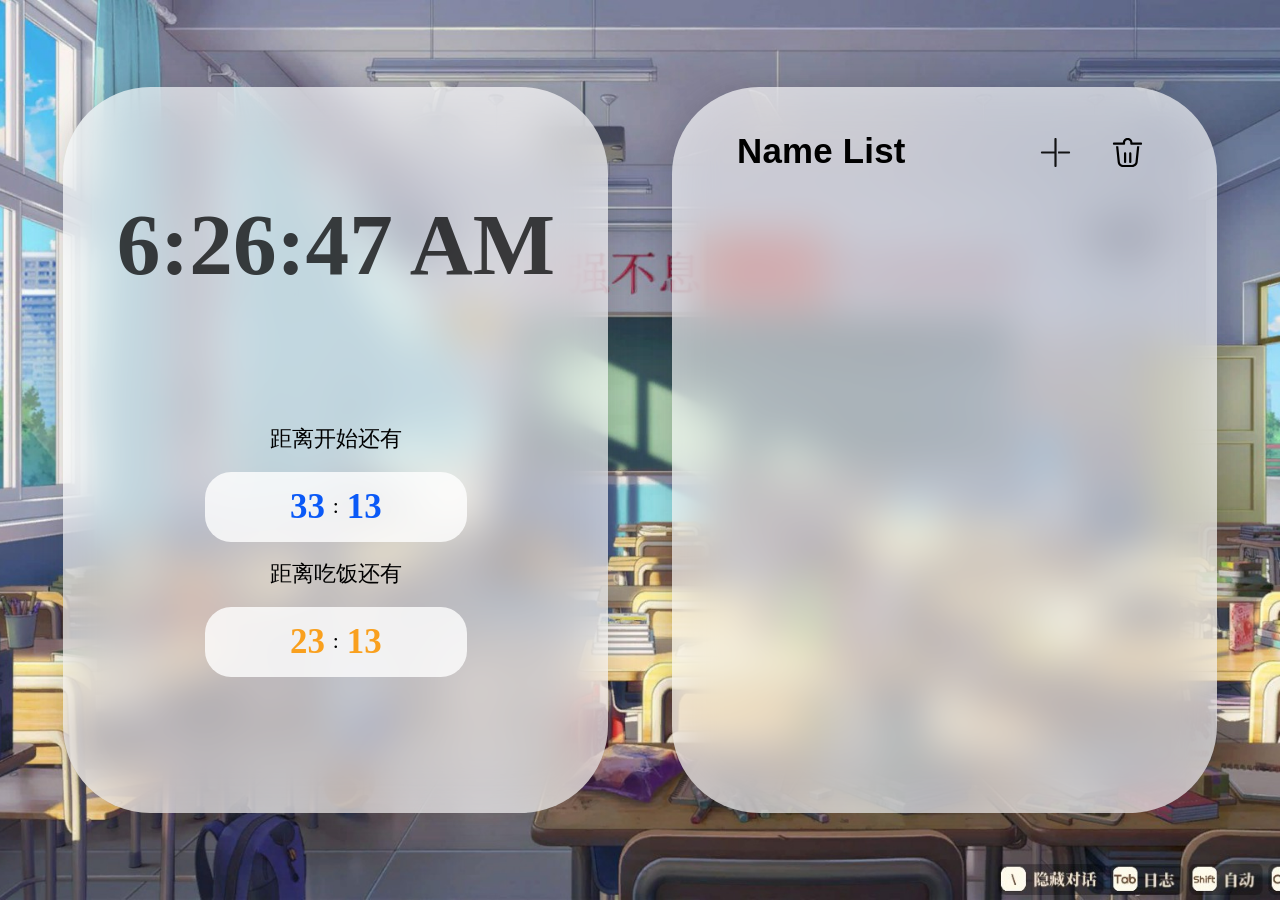
==== index.html @ 816312d4 "阶段二：合并与清理 P1 结构问题 - 创建 index.html：清理注释旧代码、移除 <center> 标签、去除 <div> 包裹 <script> - 去除内联事件处理器：onclick/on" ====
<!DOCTYPE html>
<html lang="zh">
<head>
	<meta charset="utf-8"/>
	<title>自习课</title>
	<link href="./style/base.css" rel="stylesheet">
	<link href="./style/style.css" rel="stylesheet">
	<script src="./js/min.js"></script>

</head>
<body>
	<main>
		<div id="clocktime" class="mainpiece">
			<span id="clock-nowtime" class="num"></span>
			<div id="info-times">
				<div id="info-starts" class="info-time">
					<span id="info-starts-label">自习课已开始</span>
					<div id="info-starts-container" class="info-times-container">
						<span id="info-starts-m" class="num info-time-num">00</span>
						<span style="width: 1rem">:</span>
						<span id="info-starts-s" class="num info-time-num">00</span>
					</div>
				</div>
				<div id="info-ends" class="info-time">
					<span>距离吃饭还有</span>
					<div id="info-ends-container" class="info-times-container">
						<span id="info-ends-m" class="num info-time-num">00</span>
						<span style="width: 1rem">:</span>
						<span id="info-ends-s" class="num info-time-num">00</span>
					</div>
				</div>
			</div>
		</div>

		<div id="info" class="mainpiece">
			<div id="info-names">
				<div id="names-title">
					<h3>Name List</h3>
					<button id="names-additem" class="names-title-kit">
						<img src="./img/icon/add.svg" alt="+"/>
					</button>
					<button id="names-clear" class="names-title-kit">
						<img src="./img/icon/del.svg" alt="-"/>
					</button>
				</div>
				<div id="names-list-area">
					<div id="names-list"></div>
				</div>
				<div id="names-add-input">
					<input id="names-add-input-value" placeholder="名字" show="0"/>
				</div>
			</div>
		</div>

		<div id="dinner" class="dialog" show="0" style="display: none;">
			<div id="dinner-content" class="dialog-content">
				<div></div>
				<div id="dinner-title">
					<img src="./img/icon/eat.svg" alt="" id="dinner-title-icon">
					<div id="dinner-title-text">
						<div id="dinner-title-big">吃饭啦!</div>
						<div id="dinner-title-small">快快充电，回来继续肝作业鸭~</div>
					</div>
				</div>
				<div id="dinner-time">
					<label id="dinner-time-label">排队剩余</label>
					<div id="dinner-time-num" class="num">00:30</div>
				</div>
			</div>
		</div>
	</main>
	<script src="./js/data.js"></script>
	<script src="./js/time.js"></script>
	<script src="./js/clock.js"></script>
	<script src="./js/name.js"></script>
	<script src="./js/alarm.js"></script>
</body>
</html>
---- style/base.css ----
/* 定位——大小 —— 颜色 —— 装饰 —— 子元素/文字 —— 伪类 —— 伪元素 */
@font-face {
  font-family: HarmonyOSHans;
  src: url(../HarmonyOS_Sans_SC.ttf);
}
:root {
  --color-blue: #0A59F7;
  --color-grey: #F1F3F5;
  --color-orange: #F9A01E;
  --color-red: #E84026;
  --color-bg2: #FFFC;
}
*,
::before,
::after {
  position: relative;
  margin: 0;
  box-sizing: border-box;
  border: 0;
  transition: opacity 0.3s;
  padding: 0;
  line-height: 100%;
}
.shadow {
  box-shadow: 0px 10px 10px 0px #FCFCFC, 0px -10px 10px 0px #EFF1F2, /* real shadow */ 0px 20px 20px 10px #ECEEF0, 0px -20px 20px 10px #FCFCFC, /* border */ inset 0px -50px 50px 0px #FCFCFC, inset 0px 50px 50px 0px #EFF1F2;
  /* inner */
}
.circle {
  aspect-ratio: 1/1;
  border-radius: 1e10px;
}
.dialog {
  position: fixed;
  width: 100%;
  height: 100%;
  background: #fff3;
  -webkit-backdrop-filter: blur(0.4rem);
  backdrop-filter: blur(0.4rem);
  padding: 5rem 22.5%;
}
.dialog[show='0'] {
  opacity: 0;
}
.dialog[show='1'] {
  opacity: 1;
}
.num {
  font-family: HarmonyOSHans !important;
  font-feature-settings: "ss01" !important;
  line-height: 1 !important;
}
.mainpiece {
  background: #fff9;
  backdrop-filter: blur(1rem);
  border-radius: 4rem;
  box-shadow: 0px 0px 30px 0px #3333, inset 0px 0px 45px 0px #fff3;
}
---- style/style.css ----
/* 定位——大小 —— 颜色 —— 装饰 —— 子元素/文字 —— 伪类 —— 伪元素 */
@import url('clock.css');
@media (min-width: 800px) {
  :root {
    font-size: calc(1vw + 1vh);
  }
  #names-list-area {
    position: absolute;
    top: 2rem;
    bottom: 0;
    left: 0;
    right: 0;
  }
}
@media (max-width: 799.99px) {
  :root {
    font-size: calc(2vw + 1vh);
  }
  #names-list-area {
    position: relative;
    top: 0;
  }
}
body {
  min-width: 400px;
  min-height: 300px;
  background-image: url(../img/bg.jpg);
  background-repeat: no-repeat;
  background-size: cover;
  background-position: center;
  background-color: var(--color-grey);
}
main {
  width: 100%;
  min-height: 100vh;
  display: flex;
  flex-flow: row wrap;
  justify-content: space-evenly;
}
.mainpiece {
  width: 25rem;
  margin: 4rem 0;
  padding: 2rem 1rem;
}
#clocktime {
  display: flex;
  flex-flow: column;
  justify-content: space-around;
  align-items: center;
}
#clocktime > #clock-nowtime {
  color: #000b;
  font: 700 4rem/100% sans-serif;
}
#info {
  display: flex;
  flex-direction: column;
}
#info-times {
  display: flex;
  flex-wrap: wrap;
  justify-content: space-around;
}
#info-times > .info-time {
  /* margin: 0 2rem; */
  width: 12rem;
  flex: 0 1 12rem;
  text-align: center;
}
#info-times .info-times-container {
  height: 3.2rem;
  margin: 1rem 0rem;
  background: var(--color-bg2);
  border-radius: 1.2rem;
  display: flex;
  justify-content: center;
  align-items: center;
}
#info-times .info-time-num {
  font: 700 1.6rem/100% sans-serif;
}
#info-times #info-starts-m,
#info-times #info-starts-s {
  color: var(--color-blue);
}
#info-times #info-ends-m,
#info-times #info-ends-s {
  color: var(--color-orange);
}
#info-names {
  flex: 1;
}
#info-names > #names-title {
  height: 2rem;
}
#info-names > #names-title > * {
  position: absolute;
  vertical-align: middle;
}
#info-names > #names-title > h3:nth-child(1) {
  left: 2rem;
  font: 600 1.6rem sans-serif;
  letter-spacing: 0.01rem;
  color: #000;
}
#info-names > #names-title > button:nth-child(2) {
  right: 5.4rem;
}
#info-names > #names-title > button:nth-child(3) {
  right: 2.1rem;
}
#info-names > #names-title > .names-title-kit {
  height: 2rem;
  aspect-ratio: 1/1;
  background: #0000;
  border-radius: 0.5rem;
}
#info-names > #names-title > .names-title-kit:hover {
  background-color: #0001;
}
#info-names > #names-title > .names-title-kit:active {
  background-color: #0003;
}
#info-names > #names-title > .names-title-kit img {
  margin: 0.2rem;
  height: 1.6rem;
  aspect-ratio: 1/1;
}
#info-names > #names-list-area {
  padding: 1rem 0;
  overflow: hidden scroll;
}
#info-names > #names-list-area > #names-list {
  height: 100%;
  padding: 0 1rem;
  display: flex;
  flex-direction: column-reverse;
  justify-content: flex-end;
}
#info-names > #names-list-area > #names-list > .names-piece {
  flex: 0 0 auto;
  margin: 0 1rem 1rem 1rem;
  height: 4rem;
  background: #FFF;
  border-radius: 1.5rem;
  display: flex;
  justify-content: space-between;
  align-items: center;
}
#info-names > #names-list-area > #names-list > .names-piece > .names-piece-l {
  left: 2rem;
  display: flex;
  align-items: center;
  gap: 1rem;
}
#info-names > #names-list-area > #names-list > .names-piece > .names-piece-l > .names-piece-name {
  font: 600 1.8rem/100% sans-serif;
}
#info-names > #names-list-area > #names-list > .names-piece > .names-piece-l > .names-piece-times {
  height: 1.6rem;
  text-align: center;
  font: 700 1.2rem/1.542rem sans-serif;
  color: #FFF;
}
#info-names > #names-list-area > #names-list > .names-piece > .names-piece-l > .names-piece-times[times='1'] {
  background: var(--color-blue);
}
#info-names > #names-list-area > #names-list > .names-piece > .names-piece-l > .names-piece-times[times='2'] {
  background: var(--color-orange);
}
#info-names > #names-list-area > #names-list > .names-piece > .names-piece-l > .names-piece-times:not([times='1'],[times='2']) {
  background: var(--color-red);
}
#info-names > #names-list-area > #names-list > .names-piece > .names-piece-r {
  right: 2rem;
  display: flex;
  gap: 1rem;
}
#info-names > #names-list-area > #names-list > .names-piece > .names-piece-r > button {
  width: 1.8rem;
  height: 1.8rem;
  background: #0000;
}
#info-names > #names-list-area > #names-list > .names-piece > .names-piece-r > button img {
  height: 1.8rem;
}
#info-names > #names-list-area::-webkit-scrollbar {
  width: 0.5rem;
  background: #0000;
}
#info-names > #names-list-area::-webkit-scrollbar-thumb {
  background: #0003;
  border-radius: 0.25rem;
}
#info-names > #names-add-input {
  position: absolute;
  top: 2.5rem;
  left: 0;
  right: 0;
  text-align: center;
}
#info-names > #names-add-input > input {
  transition: 0.3s;
  width: 16rem;
  height: 3rem;
  border-radius: 1rem;
  box-shadow: 0 0.4rem 2rem 0 #0004;
  font: 1.2em sans-serif;
  padding: 1.2rem;
}
#info-names > #names-add-input > input[show='0'] {
  opacity: 0;
  margin-top: 0.5rem;
}
#info-names > #names-add-input > input[show='1'] {
  opacity: 1;
  margin: 0;
}
#info-names > #names-add-input > input:focus {
  outline: none;
}
#dinner-content {
  width: 100%;
  height: 100%;
  background: linear-gradient(119deg, #FCA559 0%, #FFAB1A 100%);
  border-radius: 1rem;
  display: flex;
  flex-direction: column;
  justify-content: space-evenly;
}
#dinner-content > :first-child {
  position: absolute;
  width: 100%;
  height: 100%;
  background: radial-gradient(50% 50% at 50% 50%, rgba(255, 255, 255, 0.64) 0%, rgba(255, 255, 255, 0.16) 100%);
}
#dinner-content * {
  color: #fff;
}
#dinner-content > #dinner-title {
  margin: 0 5px;
  display: flex;
  flex-flow: row wrap;
  justify-content: center;
  gap: 0 1rem;
}
#dinner-content > #dinner-title > #dinner-title-icon {
  height: 10rem;
  margin: -0.5rem -1.25rem;
}
#dinner-content > #dinner-title > #dinner-title-text > #dinner-title-big {
  font: 600 calc(8vw + 2vh)/1.25 sans-serif;
  text-align: center;
}
#dinner-content > #dinner-title > #dinner-title-text > #dinner-title-small {
  font: 300 calc(1.8vw + 0.8vh)/1.25 sans-serif;
  text-align: center;
}
#dinner-content > #dinner-time {
  margin: 0 5px;
  padding: 0 5vw;
  display: flex;
  justify-content: center;
  align-items: center;
  flex-wrap: wrap;
  align-content: center;
  gap: 1rem;
}
#dinner-content > #dinner-time > label {
  font: 600 2.4rem/1 sans-serif;
  color: #fffc;
}
#dinner-content > #dinner-time > div {
  background: #fff;
  padding: 0.5rem;
  border-radius: 1rem;
  font-size: 3rem;
  font-weight: 700;
  color: #FEA92A;
}
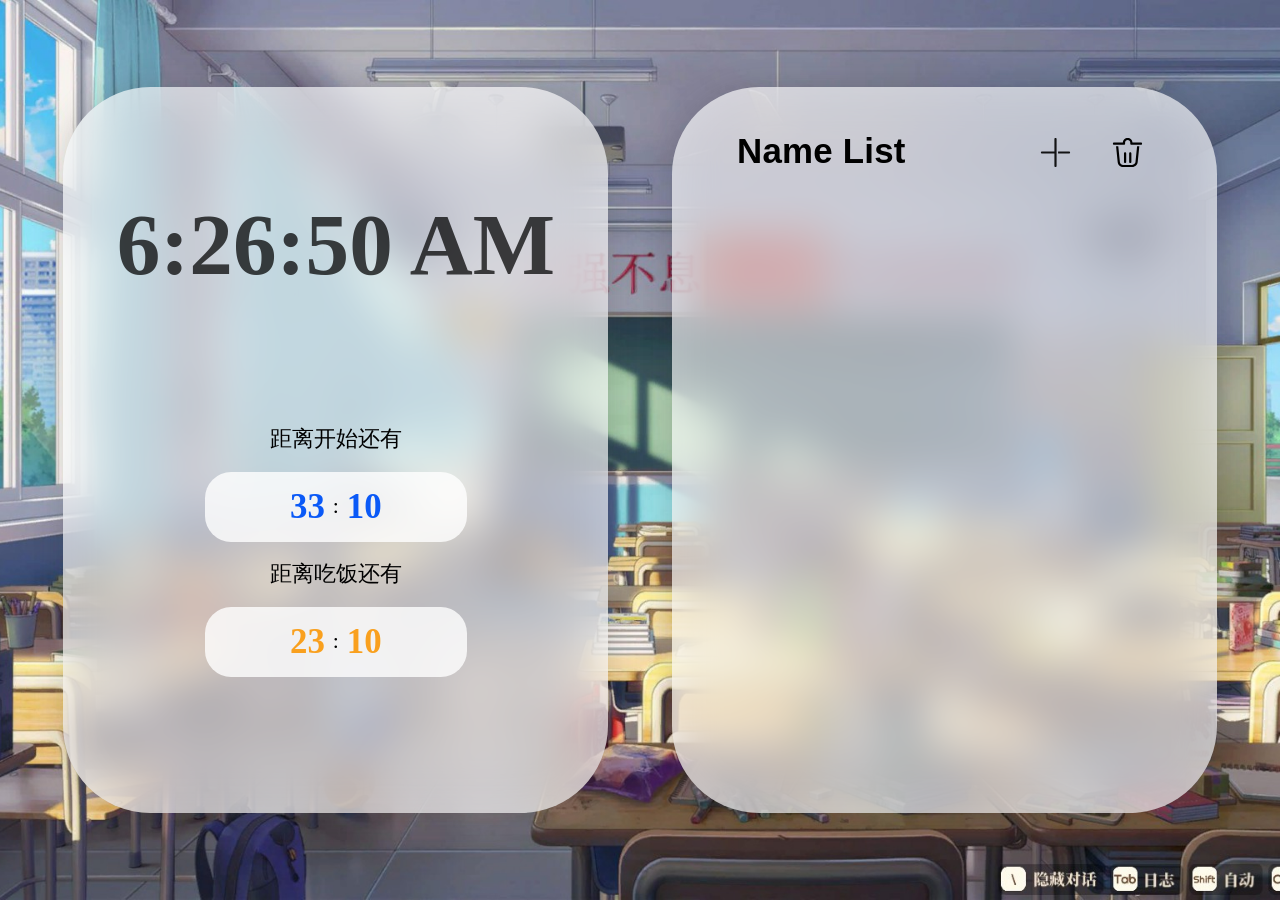
==== commit 3529358f: "阶段三：模块化重构 P1 架构优化 - 新建 js/app.js 主控模块：统一 rAF 主循环、状态管理、数字时间+指针旋转 - 新建 js/names.js 模块：事件委托处理 +/- 按钮、cr" ====
--- a/index.html
+++ b/index.html
@@ -5,7 +5,6 @@
 	<title>自习课</title>
 	<link href="./style/base.css" rel="stylesheet">
 	<link href="./style/style.css" rel="stylesheet">
-	<script src="./js/min.js"></script>
 
 </head>
 <body>
@@ -69,10 +68,9 @@
 			</div>
 		</div>
 	</main>
-	<script src="./js/data.js"></script>
-	<script src="./js/time.js"></script>
 	<script src="./js/clock.js"></script>
-	<script src="./js/name.js"></script>
-	<script src="./js/alarm.js"></script>
+	<script src="./js/names.js"></script>
+	<script src="./js/dinner.js"></script>
+	<script src="./js/app.js"></script>
 </body>
 </html>
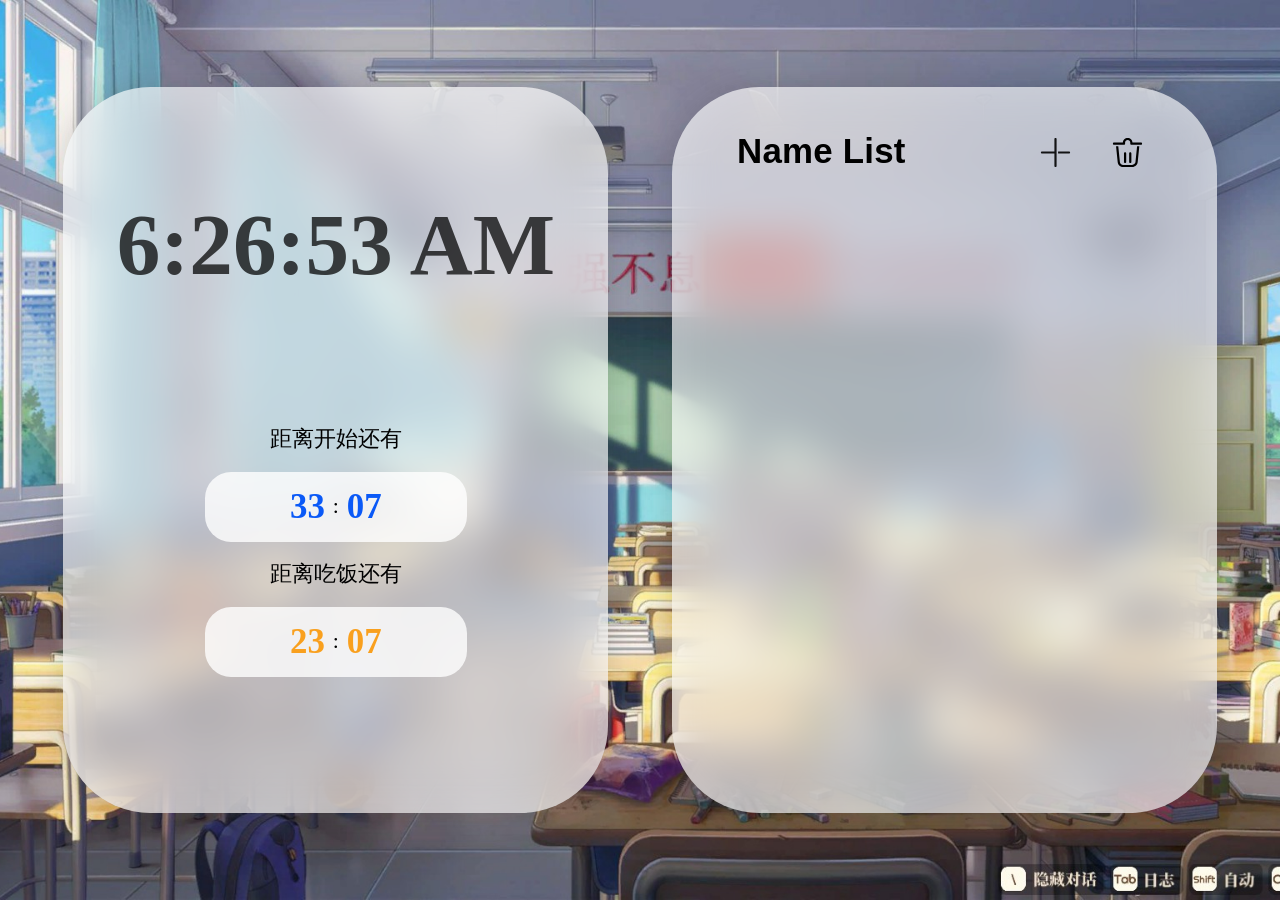
==== commit 132ead65: "阶段四：CSS 重构 P2 样式优化 - 创建 css/style.css：合并 base.css + clock.css + style.css，按模块分区 - 移除 @import url('cl" ====
--- a/index.html
+++ b/index.html
@@ -3,8 +3,7 @@
 <head>
 	<meta charset="utf-8"/>
 	<title>自习课</title>
-	<link href="./style/base.css" rel="stylesheet">
-	<link href="./style/style.css" rel="stylesheet">
+	<link href="./css/style.css" rel="stylesheet">
 
 </head>
 <body>
--- a/css/style.css
+++ b/css/style.css
@@ -0,0 +1,428 @@
+/* ============================================================
+   1. 字体声明
+   ============================================================ */
+@font-face {
+  font-family: HarmonyOSHans;
+  src: url(../HarmonyOS_Sans_SC.ttf);
+}
+
+/* ============================================================
+   2. CSS 自定义属性
+   ============================================================ */
+:root {
+  --color-blue: #0A59F7;
+  --color-grey: #F1F3F5;
+  --color-orange: #F9A01E;
+  --color-red: #E84026;
+  --color-bg2: #FFFC;
+}
+
+/* ============================================================
+   3. 全局复位
+   ============================================================ */
+*,
+::before,
+::after {
+  position: relative;
+  margin: 0;
+  box-sizing: border-box;
+  border: 0;
+  transition: opacity 0.3s;
+  padding: 0;
+  line-height: 100%;
+}
+
+/* ============================================================
+   4. 工具类
+   ============================================================ */
+.shadow {
+  box-shadow: 0px 10px 10px 0px #FCFCFC, 0px -10px 10px 0px #EFF1F2, /* real shadow */ 0px 20px 20px 10px #ECEEF0, 0px -20px 20px 10px #FCFCFC, /* border */ inset 0px -50px 50px 0px #FCFCFC, inset 0px 50px 50px 0px #EFF1F2;
+  /* inner */
+}
+.circle {
+  aspect-ratio: 1/1;
+  border-radius: 1e10px;
+}
+.dialog {
+  position: fixed;
+  width: 100%;
+  height: 100%;
+  background: #fff3;
+  -webkit-backdrop-filter: blur(0.4rem);
+  backdrop-filter: blur(0.4rem);
+  padding: 5rem 22.5%;
+}
+.dialog[show='0'] {
+  opacity: 0;
+}
+.dialog[show='1'] {
+  opacity: 1;
+}
+.num {
+  font-family: HarmonyOSHans !important;
+  font-feature-settings: "ss01" !important;
+  line-height: 1 !important;
+}
+.mainpiece {
+  background: #fff9;
+  backdrop-filter: blur(1rem);
+  border-radius: 4rem;
+  box-shadow: 0px 0px 30px 0px #3333, inset 0px 0px 45px 0px #fff3;
+}
+
+/* ============================================================
+   5. 响应式布局
+   ============================================================ */
+@media (min-width: 800px) {
+  :root {
+    font-size: calc(1vw + 1vh);
+  }
+  #names-list-area {
+    position: absolute;
+    top: 2rem;
+    bottom: 0;
+    left: 0;
+    right: 0;
+  }
+}
+@media (max-width: 799.99px) {
+  :root {
+    font-size: calc(2vw + 1vh);
+  }
+  #names-list-area {
+    position: relative;
+    top: 0;
+  }
+}
+body {
+  min-width: 400px;
+  min-height: 300px;
+  background-image: url(../img/bg.jpg);
+  background-repeat: no-repeat;
+  background-size: cover;
+  background-position: center;
+  background-color: var(--color-grey);
+}
+main {
+  width: 100%;
+  min-height: 100vh;
+  display: flex;
+  flex-flow: row wrap;
+  justify-content: space-evenly;
+}
+.mainpiece {
+  width: 25rem;
+  margin: 4rem 0;
+  padding: 2rem 1rem;
+}
+
+/* ============================================================
+   6. 模拟表盘
+   ============================================================ */
+#clock {
+  --pad: 0.4rem;
+  margin: 1.6rem 0.8rem;
+  height: 20rem;
+  width: calc(20rem + 2*var(--pad));
+  padding: 0px var(--pad);
+  /* --clock-max: calc(0.6*(100vw - 80px)); */
+  /* max-width: var(--clock-max); */
+  /* max-height: var(--clock-max); */
+  background: #F6F7FA;
+}
+.clock-line {
+  width: 0.3rem;
+  aspect-ratio: 1/4;
+  background: #E3E5E9;
+  border-radius: 0.3rem;
+}
+.clock-lineBold {
+  width: 0.4rem;
+  aspect-ratio: 2/7;
+  background: #D4D9E1;
+  border-radius: 0.2rem;
+}
+.clock-line,
+.clock-lineBold {
+  position: absolute;
+  transform-origin: center top;
+}
+.clock-num {
+  position: absolute;
+  transform-origin: 50% 50%;
+  transform: translate(-50%, -50%);
+  font: 500 1.44rem/100% sans-serif;
+  width: 1.16em;
+  text-align: center;
+  font-variant-numeric: tabular-nums;
+  color: #090A0C;
+}
+#clock-hands > img {
+  position: absolute;
+}
+#clock-hands > img[src="./img/hand-h.svg"] {
+  transform-origin: center 89.476%;
+  top: 10rem;
+  left: 10rem;
+  height: calc(0.8 * 20rem/2);
+}
+#clock-hands > img[src="./img/hand-m.svg"] {
+  transform-origin: center 90.833%;
+  top: 10rem;
+  left: 10rem;
+  height: calc((0.09167 + 0.9) * 10rem);
+}
+#clock-hands > img[src="./img/hand-s.svg"] {
+  transform-origin: center 89.476%;
+  top: 10rem;
+  left: 10rem;
+  height: calc((4/19 + 0.9) * 10rem);
+}
+
+/* ============================================================
+   7. 时间信息区
+   ============================================================ */
+#clocktime {
+  display: flex;
+  flex-flow: column;
+  justify-content: space-around;
+  align-items: center;
+}
+#clocktime > #clock-nowtime {
+  color: #000b;
+  font: 700 4rem/100% sans-serif;
+}
+#info {
+  display: flex;
+  flex-direction: column;
+}
+#info-times {
+  display: flex;
+  flex-wrap: wrap;
+  justify-content: space-around;
+}
+#info-times > .info-time {
+  /* margin: 0 2rem; */
+  width: 12rem;
+  flex: 0 1 12rem;
+  text-align: center;
+}
+#info-times .info-times-container {
+  height: 3.2rem;
+  margin: 1rem 0rem;
+  background: var(--color-bg2);
+  border-radius: 1.2rem;
+  display: flex;
+  justify-content: center;
+  align-items: center;
+}
+#info-times .info-time-num {
+  font: 700 1.6rem/100% sans-serif;
+}
+#info-times #info-starts-m,
+#info-times #info-starts-s {
+  color: var(--color-blue);
+}
+#info-times #info-ends-m,
+#info-times #info-ends-s {
+  color: var(--color-orange);
+}
+
+/* ============================================================
+   8. 名单组件
+   ============================================================ */
+#info-names {
+  flex: 1;
+}
+#info-names > #names-title {
+  height: 2rem;
+}
+#info-names > #names-title > * {
+  position: absolute;
+  vertical-align: middle;
+}
+#info-names > #names-title > h3:nth-child(1) {
+  left: 2rem;
+  font: 600 1.6rem sans-serif;
+  letter-spacing: 0.01rem;
+  color: #000;
+}
+#info-names > #names-title > button:nth-child(2) {
+  right: 5.4rem;
+}
+#info-names > #names-title > button:nth-child(3) {
+  right: 2.1rem;
+}
+#info-names > #names-title > .names-title-kit {
+  height: 2rem;
+  aspect-ratio: 1/1;
+  background: #0000;
+  border-radius: 0.5rem;
+}
+#info-names > #names-title > .names-title-kit:hover {
+  background-color: #0001;
+}
+#info-names > #names-title > .names-title-kit:active {
+  background-color: #0003;
+}
+#info-names > #names-title > .names-title-kit img {
+  margin: 0.2rem;
+  height: 1.6rem;
+  aspect-ratio: 1/1;
+}
+#info-names > #names-list-area {
+  padding: 1rem 0;
+  overflow: hidden scroll;
+}
+#info-names > #names-list-area > #names-list {
+  height: 100%;
+  padding: 0 1rem;
+  display: flex;
+  flex-direction: column-reverse;
+  justify-content: flex-end;
+}
+#info-names > #names-list-area > #names-list > .names-piece {
+  flex: 0 0 auto;
+  margin: 0 1rem 1rem 1rem;
+  height: 4rem;
+  background: #FFF;
+  border-radius: 1.5rem;
+  display: flex;
+  justify-content: space-between;
+  align-items: center;
+}
+#info-names > #names-list-area > #names-list > .names-piece > .names-piece-l {
+  left: 2rem;
+  display: flex;
+  align-items: center;
+  gap: 1rem;
+}
+#info-names > #names-list-area > #names-list > .names-piece > .names-piece-l > .names-piece-name {
+  font: 600 1.8rem/100% sans-serif;
+}
+#info-names > #names-list-area > #names-list > .names-piece > .names-piece-l > .names-piece-times {
+  height: 1.6rem;
+  text-align: center;
+  font: 700 1.2rem/1.542rem sans-serif;
+  color: #FFF;
+}
+#info-names > #names-list-area > #names-list > .names-piece > .names-piece-l > .names-piece-times[times='1'] {
+  background: var(--color-blue);
+}
+#info-names > #names-list-area > #names-list > .names-piece > .names-piece-l > .names-piece-times[times='2'] {
+  background: var(--color-orange);
+}
+#info-names > #names-list-area > #names-list > .names-piece > .names-piece-l > .names-piece-times:not([times='1'],[times='2']) {
+  background: var(--color-red);
+}
+#info-names > #names-list-area > #names-list > .names-piece > .names-piece-r {
+  right: 2rem;
+  display: flex;
+  gap: 1rem;
+}
+#info-names > #names-list-area > #names-list > .names-piece > .names-piece-r > button {
+  width: 1.8rem;
+  height: 1.8rem;
+  background: #0000;
+}
+#info-names > #names-list-area > #names-list > .names-piece > .names-piece-r > button img {
+  height: 1.8rem;
+}
+#info-names > #names-list-area::-webkit-scrollbar {
+  width: 0.5rem;
+  background: #0000;
+}
+#info-names > #names-list-area::-webkit-scrollbar-thumb {
+  background: #0003;
+  border-radius: 0.25rem;
+}
+#info-names > #names-add-input {
+  position: absolute;
+  top: 2.5rem;
+  left: 0;
+  right: 0;
+  text-align: center;
+}
+#info-names > #names-add-input > input {
+  transition: 0.3s;
+  width: 16rem;
+  height: 3rem;
+  border-radius: 1rem;
+  box-shadow: 0 0.4rem 2rem 0 #0004;
+  font: 1.2em sans-serif;
+  padding: 1.2rem;
+}
+#info-names > #names-add-input > input[show='0'] {
+  opacity: 0;
+  margin-top: 0.5rem;
+}
+#info-names > #names-add-input > input[show='1'] {
+  opacity: 1;
+  margin: 0;
+}
+#info-names > #names-add-input > input:focus {
+  outline: none;
+}
+
+/* ============================================================
+   9. 吃饭弹窗
+   ============================================================ */
+#dinner-content {
+  width: 100%;
+  height: 100%;
+  background: linear-gradient(119deg, #FCA559 0%, #FFAB1A 100%);
+  border-radius: 1rem;
+  display: flex;
+  flex-direction: column;
+  justify-content: space-evenly;
+}
+#dinner-content > :first-child {
+  position: absolute;
+  width: 100%;
+  height: 100%;
+  background: radial-gradient(50% 50% at 50% 50%, rgba(255, 255, 255, 0.64) 0%, rgba(255, 255, 255, 0.16) 100%);
+}
+#dinner-content * {
+  color: #fff;
+}
+#dinner-content > #dinner-title {
+  margin: 0 5px;
+  display: flex;
+  flex-flow: row wrap;
+  justify-content: center;
+  gap: 0 1rem;
+}
+#dinner-content > #dinner-title > #dinner-title-icon {
+  height: 10rem;
+  margin: -0.5rem -1.25rem;
+}
+#dinner-content > #dinner-title > #dinner-title-text > #dinner-title-big {
+  font: 600 calc(8vw + 2vh)/1.25 sans-serif;
+  text-align: center;
+}
+#dinner-content > #dinner-title > #dinner-title-text > #dinner-title-small {
+  font: 300 calc(1.8vw + 0.8vh)/1.25 sans-serif;
+  text-align: center;
+}
+#dinner-content > #dinner-time {
+  margin: 0 5px;
+  padding: 0 5vw;
+  display: flex;
+  justify-content: center;
+  align-items: center;
+  flex-wrap: wrap;
+  align-content: center;
+  gap: 1rem;
+}
+#dinner-content > #dinner-time > label {
+  font: 600 2.4rem/1 sans-serif;
+  color: #fffc;
+}
+#dinner-content > #dinner-time > div {
+  background: #fff;
+  padding: 0.5rem;
+  border-radius: 1rem;
+  font-size: 3rem;
+  font-weight: 700;
+  color: #FEA92A;
+}
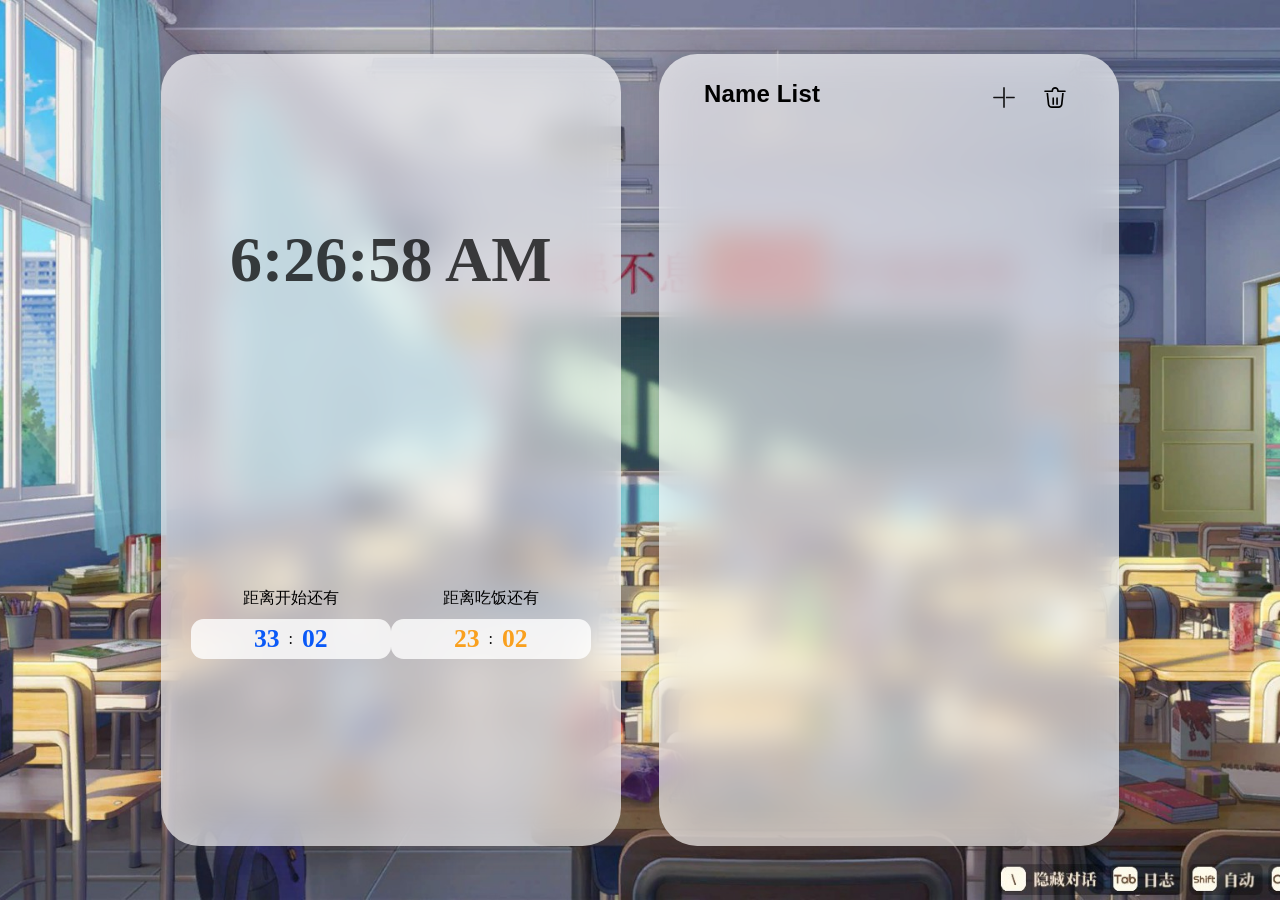
==== commit d5b7ac35: "移除模拟指针时钟及相关残留代码 Co-Authored-By: Claude Opus 4.7 <noreply@anthropic.com>" ====
--- a/index.html
+++ b/index.html
@@ -67,7 +67,6 @@
 			</div>
 		</div>
 	</main>
-	<script src="./js/clock.js"></script>
 	<script src="./js/names.js"></script>
 	<script src="./js/dinner.js"></script>
 	<script src="./js/app.js"></script>
--- a/css/style.css
+++ b/css/style.css
@@ -37,7 +37,6 @@
    ============================================================ */
 .shadow {
   box-shadow: 0px 10px 10px 0px #FCFCFC, 0px -10px 10px 0px #EFF1F2, /* real shadow */ 0px 20px 20px 10px #ECEEF0, 0px -20px 20px 10px #FCFCFC, /* border */ inset 0px -50px 50px 0px #FCFCFC, inset 0px 50px 50px 0px #EFF1F2;
-  /* inner */
 }
 .circle {
   aspect-ratio: 1/1;
@@ -50,7 +49,7 @@
   background: #fff3;
   -webkit-backdrop-filter: blur(0.4rem);
   backdrop-filter: blur(0.4rem);
-  padding: 5rem 22.5%;
+  padding: clamp(3rem, 8vh, 6rem) 22.5%;
 }
 .dialog[show='0'] {
   opacity: 0;
@@ -66,36 +65,15 @@
 .mainpiece {
   background: #fff9;
   backdrop-filter: blur(1rem);
-  border-radius: 4rem;
+  border-radius: clamp(1.5rem, 3vw, 3rem);
   box-shadow: 0px 0px 30px 0px #3333, inset 0px 0px 45px 0px #fff3;
 }
 
 /* ============================================================
    5. 响应式布局
    ============================================================ */
-@media (min-width: 800px) {
-  :root {
-    font-size: calc(1vw + 1vh);
-  }
-  #names-list-area {
-    position: absolute;
-    top: 2rem;
-    bottom: 0;
-    left: 0;
-    right: 0;
-  }
-}
-@media (max-width: 799.99px) {
-  :root {
-    font-size: calc(2vw + 1vh);
-  }
-  #names-list-area {
-    position: relative;
-    top: 0;
-  }
-}
 body {
-  min-width: 400px;
+  min-width: 360px;
   min-height: 300px;
   background-image: url(../img/bg.jpg);
   background-repeat: no-repeat;
@@ -108,75 +86,31 @@
   min-height: 100vh;
   display: flex;
   flex-flow: row wrap;
-  justify-content: space-evenly;
+  justify-content: center;
+  gap: clamp(1rem, 3vw, 4rem);
+  padding: clamp(1rem, 3vh, 3rem) clamp(0.5rem, 2vw, 2rem);
 }
 .mainpiece {
-  width: 25rem;
-  margin: 4rem 0;
-  padding: 2rem 1rem;
-}
-
-/* ============================================================
-   6. 模拟表盘
-   ============================================================ */
-#clock {
-  --pad: 0.4rem;
-  margin: 1.6rem 0.8rem;
-  height: 20rem;
-  width: calc(20rem + 2*var(--pad));
-  padding: 0px var(--pad);
-  /* --clock-max: calc(0.6*(100vw - 80px)); */
-  /* max-width: var(--clock-max); */
-  /* max-height: var(--clock-max); */
-  background: #F6F7FA;
-}
-.clock-line {
-  width: 0.3rem;
-  aspect-ratio: 1/4;
-  background: #E3E5E9;
-  border-radius: 0.3rem;
-}
-.clock-lineBold {
-  width: 0.4rem;
-  aspect-ratio: 2/7;
-  background: #D4D9E1;
-  border-radius: 0.2rem;
-}
-.clock-line,
-.clock-lineBold {
-  position: absolute;
-  transform-origin: center top;
-}
-.clock-num {
-  position: absolute;
-  transform-origin: 50% 50%;
-  transform: translate(-50%, -50%);
-  font: 500 1.44rem/100% sans-serif;
-  width: 1.16em;
-  text-align: center;
-  font-variant-numeric: tabular-nums;
-  color: #090A0C;
-}
-#clock-hands > img {
-  position: absolute;
-}
-#clock-hands > img[src="./img/hand-h.svg"] {
-  transform-origin: center 89.476%;
-  top: 10rem;
-  left: 10rem;
-  height: calc(0.8 * 20rem/2);
-}
-#clock-hands > img[src="./img/hand-m.svg"] {
-  transform-origin: center 90.833%;
-  top: 10rem;
-  left: 10rem;
-  height: calc((0.09167 + 0.9) * 10rem);
-}
-#clock-hands > img[src="./img/hand-s.svg"] {
-  transform-origin: center 89.476%;
-  top: 10rem;
-  left: 10rem;
-  height: calc((4/19 + 0.9) * 10rem);
+  width: clamp(300px, 40vw, 460px);
+  margin: clamp(1rem, 3vh, 3rem) 0;
+  padding: clamp(1rem, 2vw, 2.5rem) clamp(0.5rem, 1.5vw, 1.5rem);
+}
+
+@media (min-width: 800px) {
+  #names-list-area {
+    position: absolute;
+    top: clamp(1.5rem, 3vh, 2.5rem);
+    bottom: 0;
+    left: 0;
+    right: 0;
+  }
+}
+@media (max-width: 799px) {
+  #names-list-area {
+    position: relative;
+    top: 0;
+    min-height: 120px;
+  }
 }
 
 /* ============================================================
@@ -190,7 +124,7 @@
 }
 #clocktime > #clock-nowtime {
   color: #000b;
-  font: 700 4rem/100% sans-serif;
+  font: 700 clamp(2.5rem, 5vw, 4rem)/100% sans-serif;
 }
 #info {
   display: flex;
@@ -202,22 +136,22 @@
   justify-content: space-around;
 }
 #info-times > .info-time {
-  /* margin: 0 2rem; */
-  width: 12rem;
-  flex: 0 1 12rem;
+  width: clamp(140px, 20vw, 200px);
+  flex: 0 1 auto;
   text-align: center;
 }
 #info-times .info-times-container {
-  height: 3.2rem;
-  margin: 1rem 0rem;
+  height: clamp(2.5rem, 4vh, 3.5rem);
+  margin: clamp(0.4rem, 1vw, 1rem) 0;
   background: var(--color-bg2);
-  border-radius: 1.2rem;
+  border-radius: 0.8rem;
   display: flex;
   justify-content: center;
   align-items: center;
+  gap: 0.2rem;
 }
 #info-times .info-time-num {
-  font: 700 1.6rem/100% sans-serif;
+  font: 700 clamp(1.2rem, 2vw, 1.8rem)/100% sans-serif;
 }
 #info-times #info-starts-m,
 #info-times #info-starts-s {
@@ -235,26 +169,26 @@
   flex: 1;
 }
 #info-names > #names-title {
-  height: 2rem;
+  height: clamp(2rem, 3.5vh, 3rem);
 }
 #info-names > #names-title > * {
   position: absolute;
   vertical-align: middle;
 }
 #info-names > #names-title > h3:nth-child(1) {
-  left: 2rem;
-  font: 600 1.6rem sans-serif;
+  left: clamp(1rem, 2vw, 2.5rem);
+  font: 600 clamp(1rem, 2vw, 1.5rem) sans-serif;
   letter-spacing: 0.01rem;
   color: #000;
 }
 #info-names > #names-title > button:nth-child(2) {
-  right: 5.4rem;
+  right: clamp(4rem, 6vw, 6rem);
 }
 #info-names > #names-title > button:nth-child(3) {
-  right: 2.1rem;
+  right: clamp(1.2rem, 2vw, 2.5rem);
 }
 #info-names > #names-title > .names-title-kit {
-  height: 2rem;
+  height: clamp(1.5rem, 3vw, 2.5rem);
   aspect-ratio: 1/1;
   background: #0000;
   border-radius: 0.5rem;
@@ -267,43 +201,43 @@
 }
 #info-names > #names-title > .names-title-kit img {
   margin: 0.2rem;
-  height: 1.6rem;
+  height: clamp(1.2rem, 2vw, 2rem);
   aspect-ratio: 1/1;
 }
 #info-names > #names-list-area {
-  padding: 1rem 0;
-  overflow: hidden scroll;
+  padding: clamp(0.5rem, 1.5vh, 1.5rem) 0;
+  overflow: hidden auto;
 }
 #info-names > #names-list-area > #names-list {
   height: 100%;
-  padding: 0 1rem;
+  padding: 0 clamp(0.5rem, 1vw, 1.5rem);
   display: flex;
   flex-direction: column-reverse;
   justify-content: flex-end;
 }
 #info-names > #names-list-area > #names-list > .names-piece {
   flex: 0 0 auto;
-  margin: 0 1rem 1rem 1rem;
-  height: 4rem;
+  margin: 0 clamp(0.5rem, 1vw, 1rem) clamp(0.5rem, 1vh, 1rem) clamp(0.5rem, 1vw, 1rem);
+  height: clamp(3rem, 5vh, 4.5rem);
   background: #FFF;
-  border-radius: 1.5rem;
+  border-radius: 1rem;
   display: flex;
   justify-content: space-between;
   align-items: center;
 }
 #info-names > #names-list-area > #names-list > .names-piece > .names-piece-l {
-  left: 2rem;
-  display: flex;
-  align-items: center;
-  gap: 1rem;
+  left: clamp(1rem, 2vw, 2.5rem);
+  display: flex;
+  align-items: center;
+  gap: clamp(0.5rem, 1vw, 1.2rem);
 }
 #info-names > #names-list-area > #names-list > .names-piece > .names-piece-l > .names-piece-name {
-  font: 600 1.8rem/100% sans-serif;
+  font: 600 clamp(1rem, 2vw, 1.6rem)/100% sans-serif;
 }
 #info-names > #names-list-area > #names-list > .names-piece > .names-piece-l > .names-piece-times {
-  height: 1.6rem;
-  text-align: center;
-  font: 700 1.2rem/1.542rem sans-serif;
+  height: clamp(1.2rem, 2vw, 1.8rem);
+  text-align: center;
+  font: 700 clamp(0.9rem, 1.5vw, 1.3rem)/1.542rem sans-serif;
   color: #FFF;
 }
 #info-names > #names-list-area > #names-list > .names-piece > .names-piece-l > .names-piece-times[times='1'] {
@@ -316,20 +250,20 @@
   background: var(--color-red);
 }
 #info-names > #names-list-area > #names-list > .names-piece > .names-piece-r {
-  right: 2rem;
-  display: flex;
-  gap: 1rem;
+  right: clamp(1rem, 2vw, 2.5rem);
+  display: flex;
+  gap: clamp(0.5rem, 1vw, 1.2rem);
 }
 #info-names > #names-list-area > #names-list > .names-piece > .names-piece-r > button {
-  width: 1.8rem;
-  height: 1.8rem;
+  width: clamp(1.5rem, 2.5vw, 2.2rem);
+  height: clamp(1.5rem, 2.5vw, 2.2rem);
   background: #0000;
 }
 #info-names > #names-list-area > #names-list > .names-piece > .names-piece-r > button img {
-  height: 1.8rem;
+  height: 100%;
 }
 #info-names > #names-list-area::-webkit-scrollbar {
-  width: 0.5rem;
+  width: clamp(0.3rem, 0.6vw, 0.6rem);
   background: #0000;
 }
 #info-names > #names-list-area::-webkit-scrollbar-thumb {
@@ -338,23 +272,23 @@
 }
 #info-names > #names-add-input {
   position: absolute;
-  top: 2.5rem;
+  top: clamp(2rem, 3.5vh, 4rem);
   left: 0;
   right: 0;
   text-align: center;
 }
 #info-names > #names-add-input > input {
-  transition: 0.3s;
-  width: 16rem;
-  height: 3rem;
-  border-radius: 1rem;
-  box-shadow: 0 0.4rem 2rem 0 #0004;
-  font: 1.2em sans-serif;
-  padding: 1.2rem;
+  transition: opacity 0.3s, margin-top 0.3s;
+  width: clamp(200px, 60%, 400px);
+  height: clamp(2.5rem, 3.5vh, 3.5rem);
+  border-radius: 0.6rem;
+  box-shadow: 0 clamp(0.2rem, 0.5vh, 0.5rem) clamp(1rem, 2vw, 2rem) 0 #0004;
+  font: clamp(0.9rem, 1.5vw, 1.2rem) sans-serif;
+  padding: clamp(0.6rem, 1vw, 1rem);
 }
 #info-names > #names-add-input > input[show='0'] {
   opacity: 0;
-  margin-top: 0.5rem;
+  margin-top: clamp(0.3rem, 0.5vh, 0.5rem);
 }
 #info-names > #names-add-input > input[show='1'] {
   opacity: 1;
@@ -393,7 +327,7 @@
   gap: 0 1rem;
 }
 #dinner-content > #dinner-title > #dinner-title-icon {
-  height: 10rem;
+  height: clamp(6rem, 12vw, 10rem);
   margin: -0.5rem -1.25rem;
 }
 #dinner-content > #dinner-title > #dinner-title-text > #dinner-title-big {
@@ -415,14 +349,14 @@
   gap: 1rem;
 }
 #dinner-content > #dinner-time > label {
-  font: 600 2.4rem/1 sans-serif;
+  font: 600 clamp(1.6rem, 3vw, 2.4rem)/1 sans-serif;
   color: #fffc;
 }
 #dinner-content > #dinner-time > div {
   background: #fff;
-  padding: 0.5rem;
-  border-radius: 1rem;
-  font-size: 3rem;
+  padding: clamp(0.3rem, 0.8vh, 0.6rem);
+  border-radius: clamp(0.6rem, 1vw, 1rem);
+  font-size: clamp(2rem, 4vw, 3rem);
   font-weight: 700;
   color: #FEA92A;
 }
